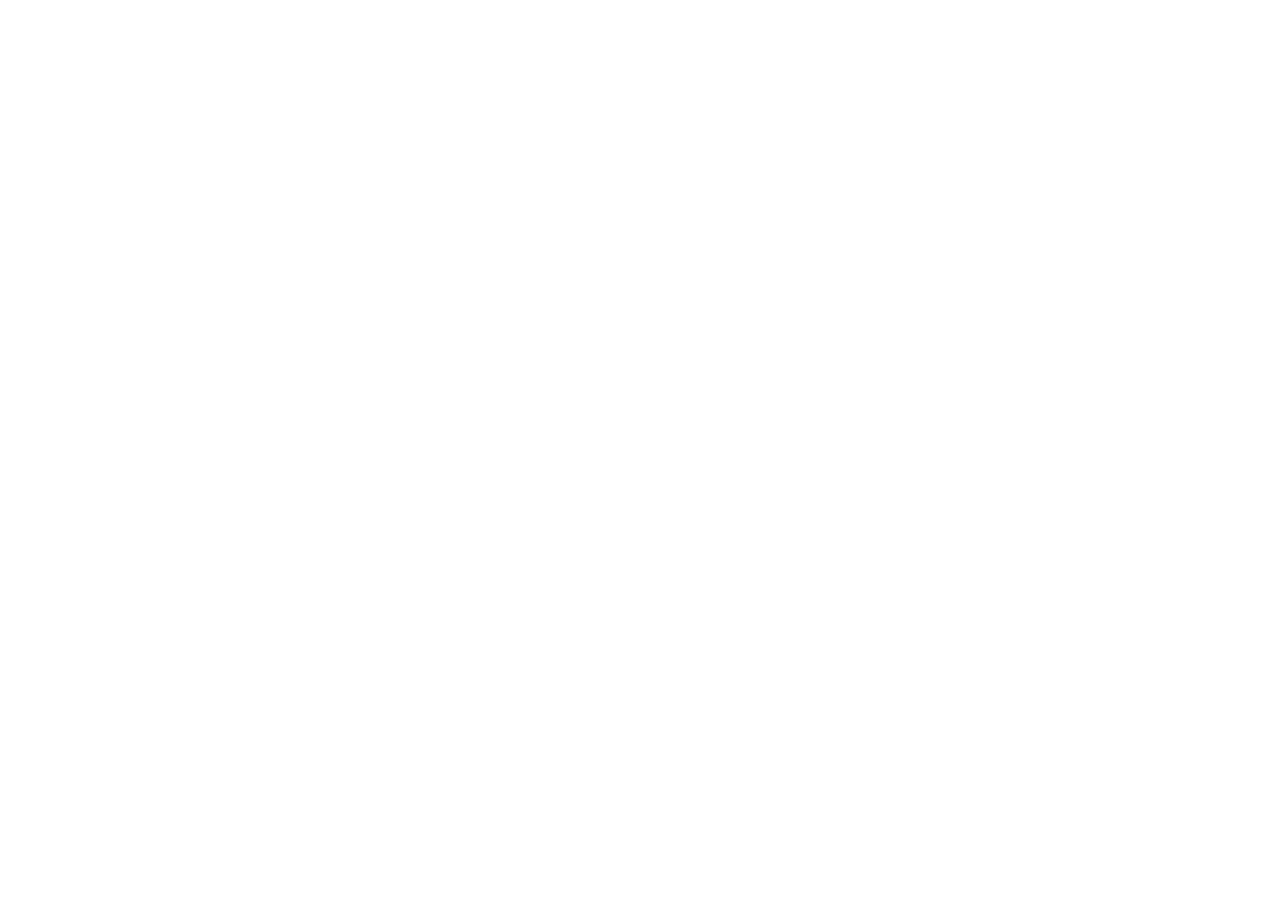
==== index.html @ d8d4191b "Add files via upload" ====
<!doctype html>
<html lang="en">

<head>
  <meta charset="UTF-8" />

  <meta name="viewport" content="width=device-width, initial-scale=1.0" />
  <meta name="description" content="Nomad is an activation services that provides unlitmited internet connection everywhere and anywhere
      with our high end technology and affordable prices, our service has no match on the current market">
  <title>Nomad business</title>
  <script type="module" crossorigin src="/Nomad/assets/index-CKowtcTF.js"></script>
  <link rel="stylesheet" crossorigin href="/Nomad/assets/index-kX7qHt_-.css">
</head>

<body>
  <div id="root"></div>
</body>

</html>
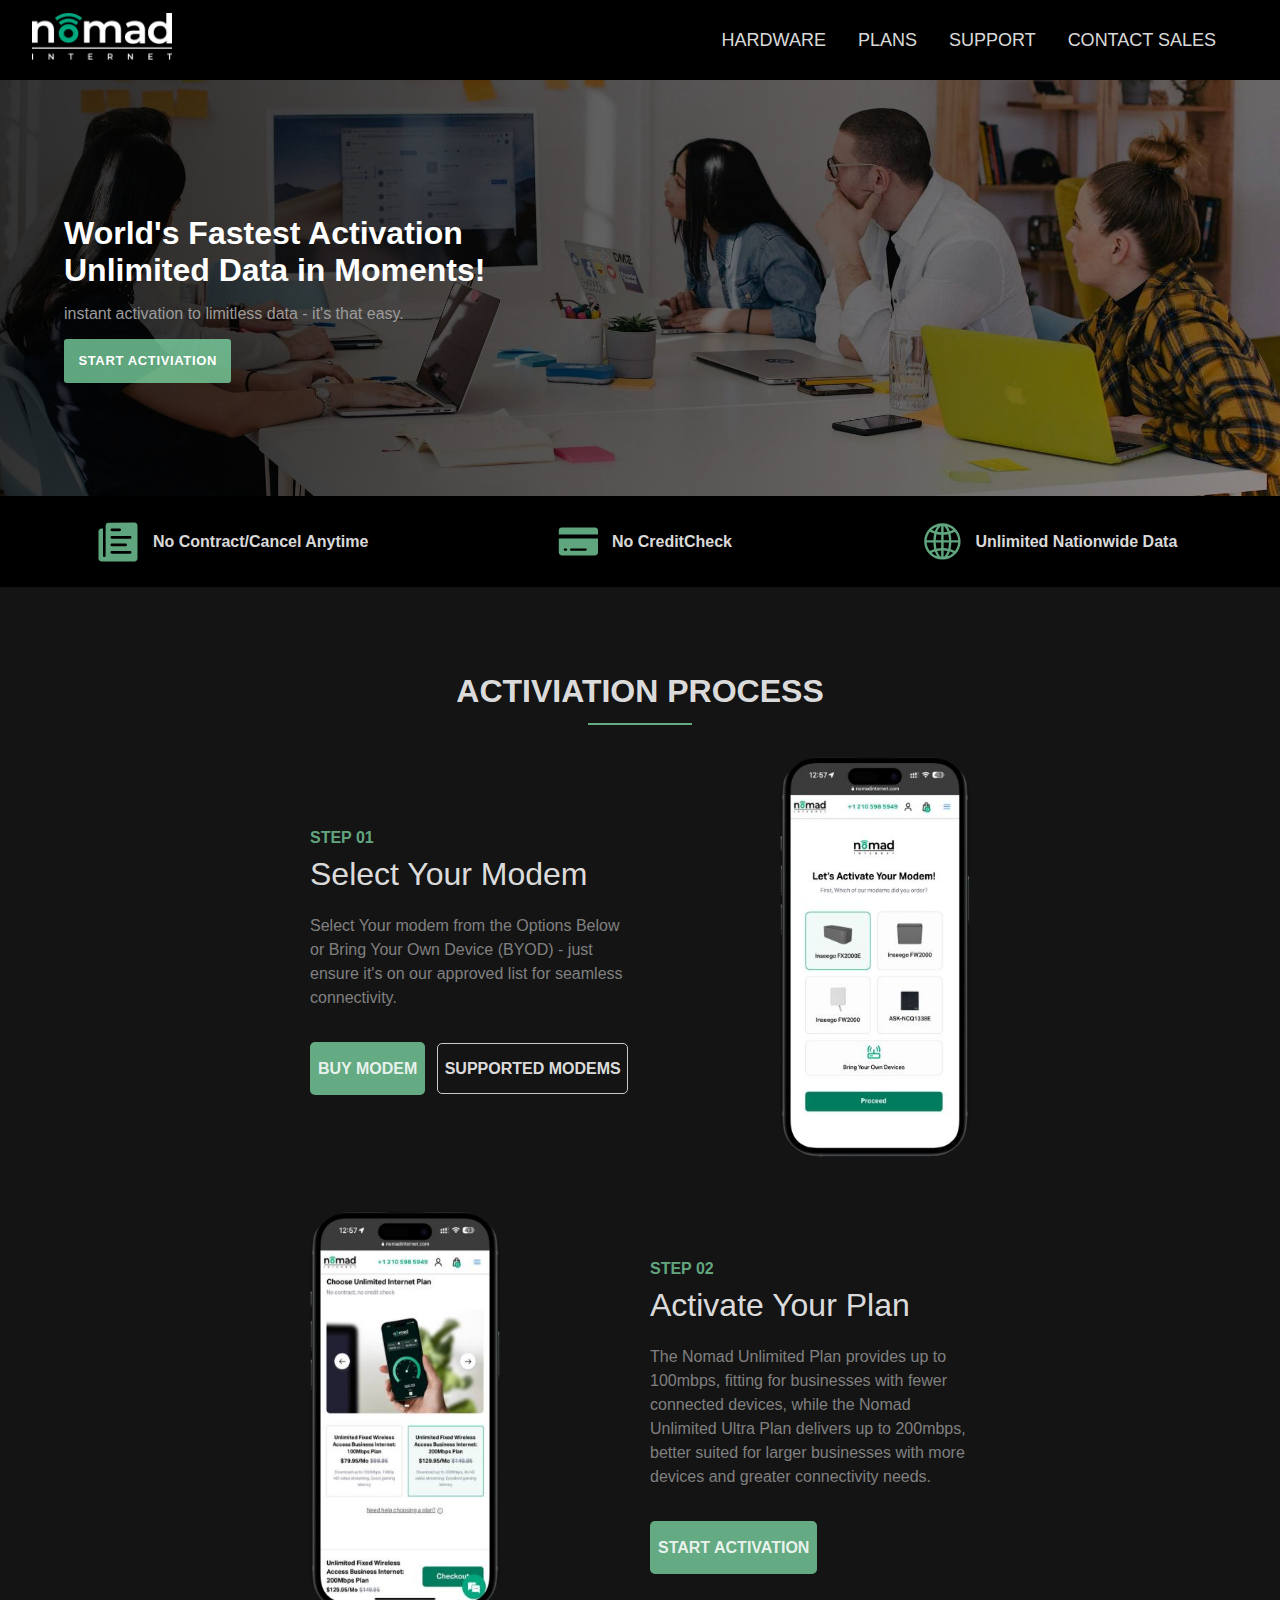
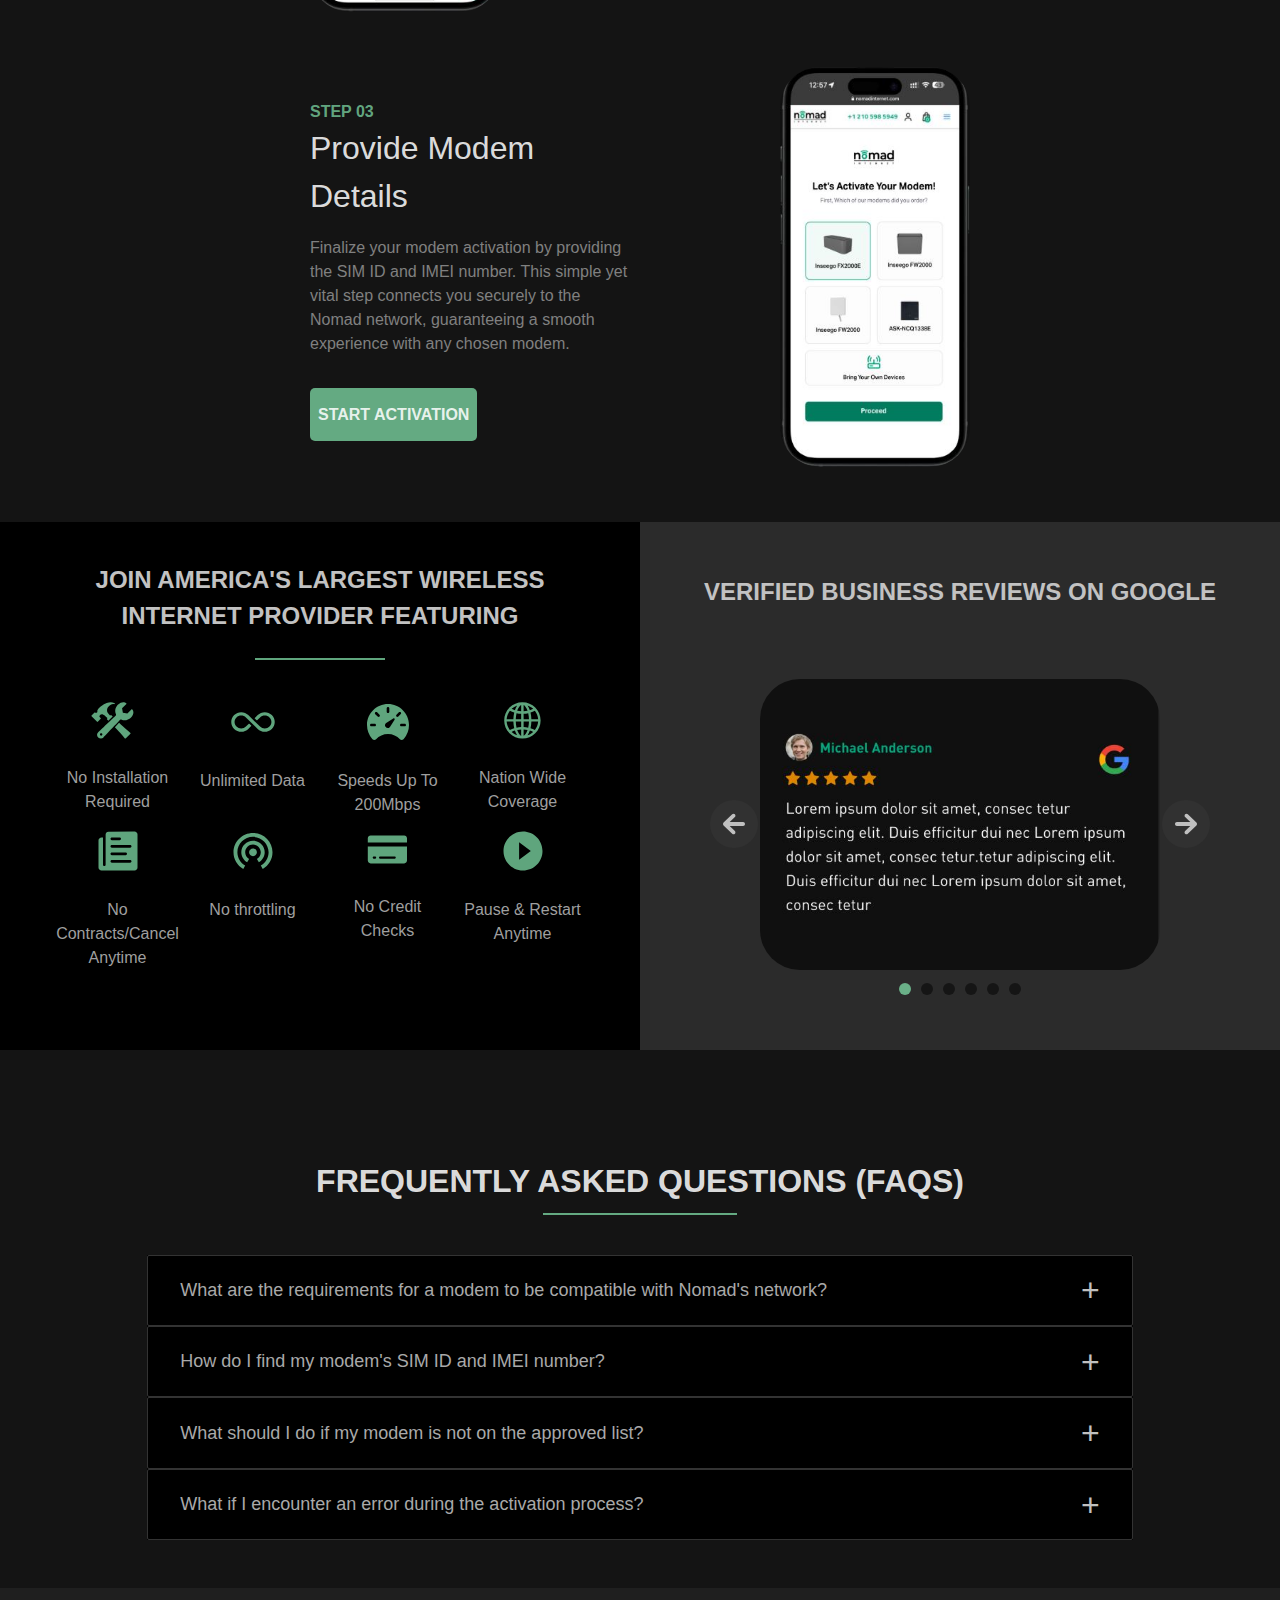
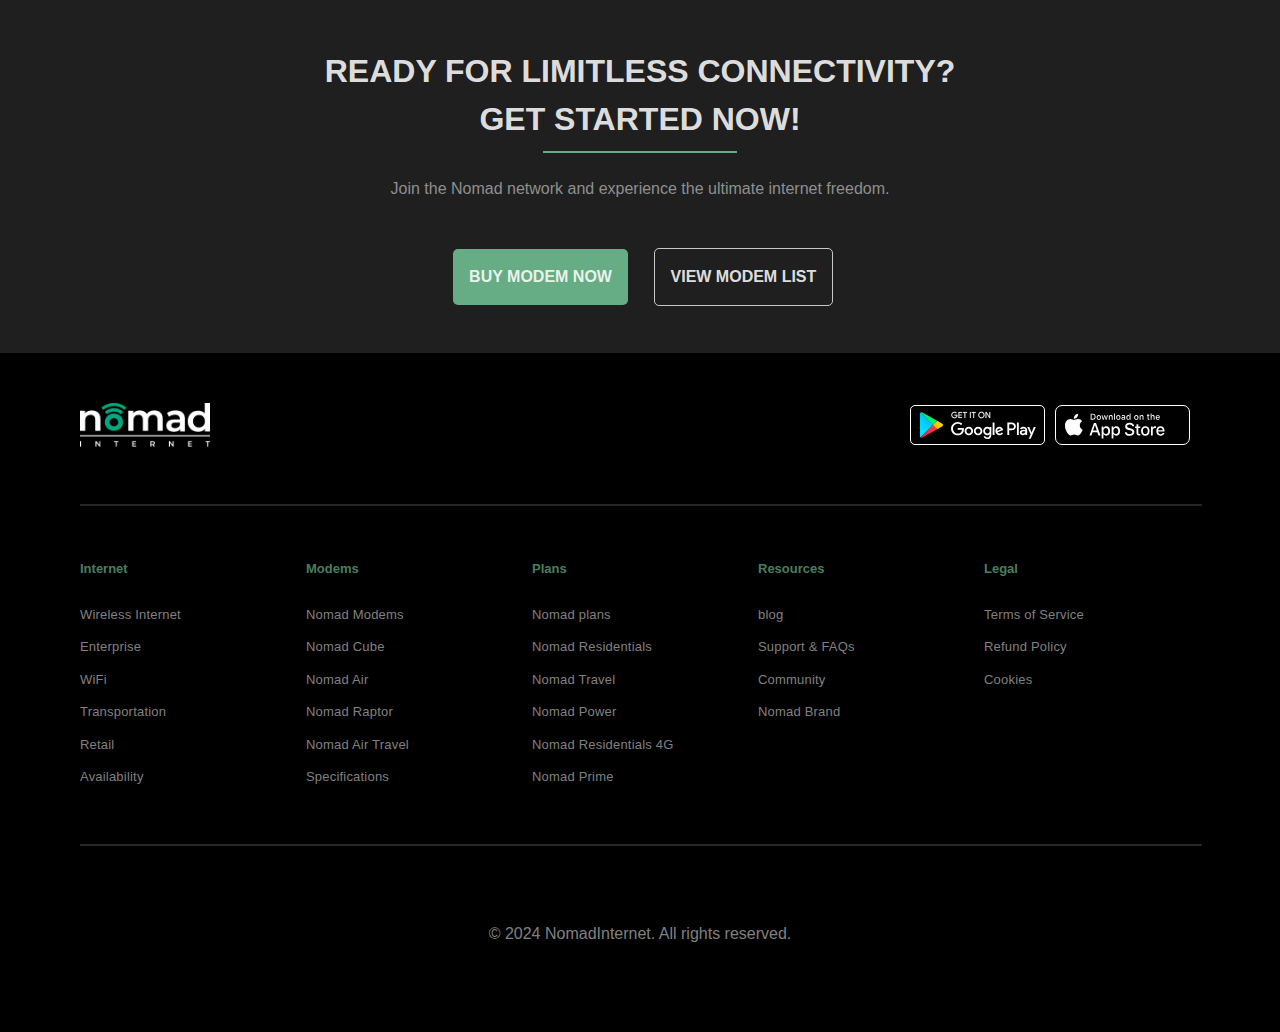
==== commit 9d925427: "Add files via upload" ====
--- a/index.html
+++ b/index.html
@@ -8,8 +8,8 @@
   <meta name="description" content="Nomad is an activation services that provides unlitmited internet connection everywhere and anywhere
       with our high end technology and affordable prices, our service has no match on the current market">
   <title>Nomad business</title>
-  <script type="module" crossorigin src="/Nomad/assets/index-CKowtcTF.js"></script>
-  <link rel="stylesheet" crossorigin href="/Nomad/assets/index-kX7qHt_-.css">
+  <script type="module" crossorigin src="/assets/index-BFlyHaiN.js"></script>
+  <link rel="stylesheet" crossorigin href="/assets/index-ByANyaN7.css">
 </head>
 
 <body>
--- a/assets/index-ByANyaN7.css
+++ b/assets/index-ByANyaN7.css
@@ -0,0 +1 @@
+body{margin:0;padding:0}#root{max-width:1280px;margin:0 auto;padding:0}nav{display:flex;justify-content:space-between;align-items:center;padding:1rem 2rem;position:relative;height:48px;background-color:#000}.navigation-list{display:flex;font-size:large;list-style:none}.navigation-list li{margin-right:2rem}.logo-img{width:140px}.hamburger-menu{display:none}@media (max-width: 800px){.hamburger-menu{display:block;font-size:2rem}.navigation-list{position:fixed;background-color:#000;flex-direction:column;right:-100vw;z-index:2000;height:100vh;transition:all .8s ease;left:auto;top:0;align-items:start}.navigation-list li{padding:1rem 27vw 1rem 3rem;margin:0;width:100%}.navigation-list.isactive{right:0;padding:0}.navigation-list li:hover{background-color:#272727;width:100%}}.banner{background-image:url(/assets/bannerImg.jpg);position:relative;background-size:cover;background-position:start;background-repeat:no-repeat;width:100%;height:26em;overflow:hidden;display:flex;justify-content:start;align-items:center}.banner:after{content:"";position:absolute;top:0;left:0;width:100%;height:100%;background:linear-gradient(to left,#0006,#000c);pointer-events:none}.banner-container{color:#fff;z-index:1;display:flex;flex-direction:column;align-items:start;text-align:left;margin-left:5vw;font-family:Arial,Helvetica,sans-serif;line-height:normal}.banner-container h1{font-size:2rem;margin-bottom:0}.banner-container p{color:#9b9b9b;font-size:1rem}.banner-container a{background-color:var(--primary-color);border:none;border-radius:3px;padding:.9rem;font-size:small;font-weight:700;letter-spacing:.05em;color:#fff}.banner-container a:hover{background-color:#579873d6}.strip-container{background-color:#000;width:100%;height:5.7rem;display:flex;justify-content:space-around;align-items:center;font-weight:700}.strip-container p{display:flex;align-items:center}.strip-container hr{display:none;border:1px solid var(--primary-color)}@media (max-width: 695px){.banner-container h1{font-size:1.5rem}.banner-container p{font-size:.9rem}.strip-container{display:flex;flex-direction:column;height:auto;align-items:center;justify-content:start}.strip-container p{padding-top:1.2rem}.strip-container p:nth-child(5){padding-bottom:1rem}.strip-container hr{display:block;width:100%}}.tutorial-section{font-family:Arial,Helvetica,sans-serif}.tutorial-section hr{display:flex;width:8%;border:1.5px solid var(--primary-color)}.tutorial-section h1{margin:5rem 0 0;text-align:center}.tutorial-container{margin:2rem 10rem 3rem;display:flex;align-items:center;justify-content:space-evenly}.tutorial-p{display:flex;width:20rem;flex-direction:column;align-items:start}.tutorial-p p:first-child{color:var(--primary-color);margin:0;font-weight:600}.tutorial-p p:nth-child(2){margin:0;font-size:xx-large;font-family:Franklin Gothic Medium,Arial Narrow,Arial,sans-serif}.tutorial-p p:nth-child(3){color:gray;font-family:Franklin Gothic Medium,Arial Narrow,Arial,sans-serif}.tutorial-button{margin-top:1rem;display:flex;justify-content:center;align-items:center}.tutorial-button :first-child{background-color:var(--primary-color);padding:.9rem .5rem;margin-right:12px;border-radius:5px;font-weight:700}.tutorial-button :nth-child(2){border:1.5px solid rgb(201,201,201);border-radius:5px;font-weight:700;padding:.8rem .4rem}.tutorial-img img{width:190px;height:400px;border-radius:40px}@media (min-width: 750px) and (max-width: 1000px){.tutorial-container{margin:2rem 5rem 3rem;justify-content:space-around}}@media (max-width: 750px){.tutorial-container{flex-direction:column}.column-edit{flex-direction:column-reverse}.tutorial-p{margin:4rem 0}}.container-section{display:flex}.info-div{display:flex;flex-direction:column;flex:1;text-align:center;background-color:#000}.info-div p{margin-bottom:0}.info-div hr{width:20%;border:1px solid var(--primary-color)}.reviews-div h2:first-child,.info-div p:first-child{color:#c2c2c2;font-weight:700;font-size:x-large;padding:1rem 3rem;text-align:center}.rows-div{display:flex;flex-wrap:wrap;justify-content:center;gap:10px;padding-bottom:5rem;margin-top:30px;color:#9f9f9f}.rows-div div{flex:1 1 calc(25% - 20px);max-width:calc(25% - 35px);padding:0;box-sizing:border-box}.reviews-div{display:flex;flex-direction:column;flex:1;justify-content:space-around;align-items:center;background-color:#2b2b2b;overflow:hidden}.carousel{position:relative;width:100%;max-width:500px;margin:0 0 4rem;display:flex;justify-content:center}.carousel__images{display:flex;width:80%;overflow:hidden;border-radius:40px;transition:transform .5s ease-in-out}.carousel__img{min-width:100%;height:auto}.carousel__btn{display:flex;align-items:center;position:absolute;top:50%;transform:translateY(-50%);font-size:2rem;padding:.5rem;border:none;border-radius:100%;color:#fff;background-color:#3b3b3b86;opacity:.7;z-index:1;cursor:pointer}.carousel__btn--prev{left:0%}.carousel__btn--next{right:0%}.carousel__indicators{position:absolute;bottom:-25px;left:50%;transform:translate(-50%);display:flex;gap:10px}.carousel__indicator{width:12px;height:12px;background-color:#00000080;border-radius:50%;cursor:pointer}.carousel__indicator.active{background-color:var(--primary-color)}@media (min-width: 1000px) and (max-width: 1150px){.rows-div div{flex-basis:calc(33.33% - 20px);max-width:calc(33.33% - 20px)}}@media (min-width:675px) and (max-width: 1000px){.container-section{flex-direction:column}.reviews-div{padding-bottom:3rem}.carousel__images{width:90%}.carousel__btn{opacity:.5}.carousel__btn:hover{opacity:1}.carousel__btn--prev{left:-25px}.carousel__btn--next{right:-25px}}@media (max-width: 675px){.container-section{flex-direction:column}.rows-div div{flex-basis:calc(50% - 20px);max-width:calc(50% - 20px)}}.faqs-container{display:flex;flex-direction:column;align-items:center;margin:5rem 0 0;height:100%}.call-to-action-container h2,.faqs-container h2:first-child{font-size:xx-large;font-weight:700;margin-bottom:0;text-align:center}.call-to-action-container hr,.faqs-container hr{display:flex;width:15%;border:1.5px solid var(--primary-color)}.accordion{margin-top:2rem;color:#a9a9a9;background-color:#000;width:77%}.item-title{display:flex;justify-content:space-between;align-items:center;cursor:pointer;padding:.2rem 2rem;border:1px solid rgba(95,95,95,.539);border-radius:2px}.item-title p{font-size:large}.item-title span{margin-left:1rem;font-weight:300;font-size:xx-large;color:silver}.content{display:none}.content.show{display:block;height:auto;max-height:1000px;padding:1.2rem 2rem;background-color:#353535a1}.call-to-action-container{display:flex;flex-direction:column;text-align:center;background-color:#5f5f5f28;margin-top:3rem;padding:2rem 0}.call-to-action-container p{color:#8f8f8f}.button-div{margin-top:1rem;display:flex;justify-content:center;align-items:center}.button-div :first-child{background-color:var(--primary-color);padding:1rem;border-radius:5px;margin:1rem;font-weight:700}.button-div :nth-child(2){border:1.5px solid rgb(201,201,201);padding:1rem;margin:.6rem;border-radius:5px;font-weight:700}.footer-container{display:flex;flex-direction:column;background-color:#000;padding:50px 80px;box-sizing:border-box}.top-hr,.bottom-hr{border:1px solid rgba(255,255,255,.15);width:100%;margin:50px 0 40px}.footer-imgs{display:flex;justify-content:space-between;align-items:center}.footer-logo{width:130px}.app-store-badge{margin-left:10px;padding-right:10px}.footer-links{display:flex;flex-wrap:wrap;gap:10px;justify-content:space-between}.footer-links div{flex:1 1 calc(20% - 10px);max-width:calc(25% - 10px);box-sizing:border-box}.footer-links h3{color:#80dda896;font-size:small;margin-bottom:20px}.footer-links a{display:block;line-height:2.5;color:gray;font-size:small;letter-spacing:.2px;text-decoration:none}.footer-links a:hover{color:#80dda8cc}.copyright{display:flex;justify-content:center;color:gray;text-align:center;padding:20px 0}@media (max-width: 950px){.footer-links div{flex:1 1 calc(33.33% - 10px);max-width:calc(33.33% - 10px)}}@media (max-width: 650px){.footer-links div{flex:1 1 calc(50% - 10px);max-width:calc(50% - 10px)}.footer-imgs{flex-direction:column;text-align:center}.footer-imgs>:first-child{margin-bottom:20px}}:root{font-family:Arial,Helvetica,sans-serif;line-height:1.5;font-weight:400;list-style:none;overflow-x:hidden;color-scheme:light dark;color:#ffffffde;background-color:#141414;font-synthesis:none;text-rendering:optimizeLegibility;-webkit-font-smoothing:antialiased;-moz-osx-font-smoothing:grayscale;--primary-color: rgba(128, 221, 168, .744);--secondary-color: rgb(169, 169, 169);--background-color: black;--border-color: rgba(95, 95, 95, .539);--font-color: rgb(143, 143, 143);--highlight-color: rgb(192, 192, 192);--accordion-background: rgba(53, 53, 53, .63)}html.menu-active{overflow-y:hidden}a{list-style:none;text-decoration:none;color:inherit;background:none;border:none;padding:0;margin:0;font:inherit}button{border-radius:5px;padding:.6em 1.2em;font-size:1em;font-weight:500;font-family:inherit;background-color:#1a1a1a;cursor:pointer;transition:border-color .25s}@media (min-width: 800px){html.menu-active{overflow-y:auto}}
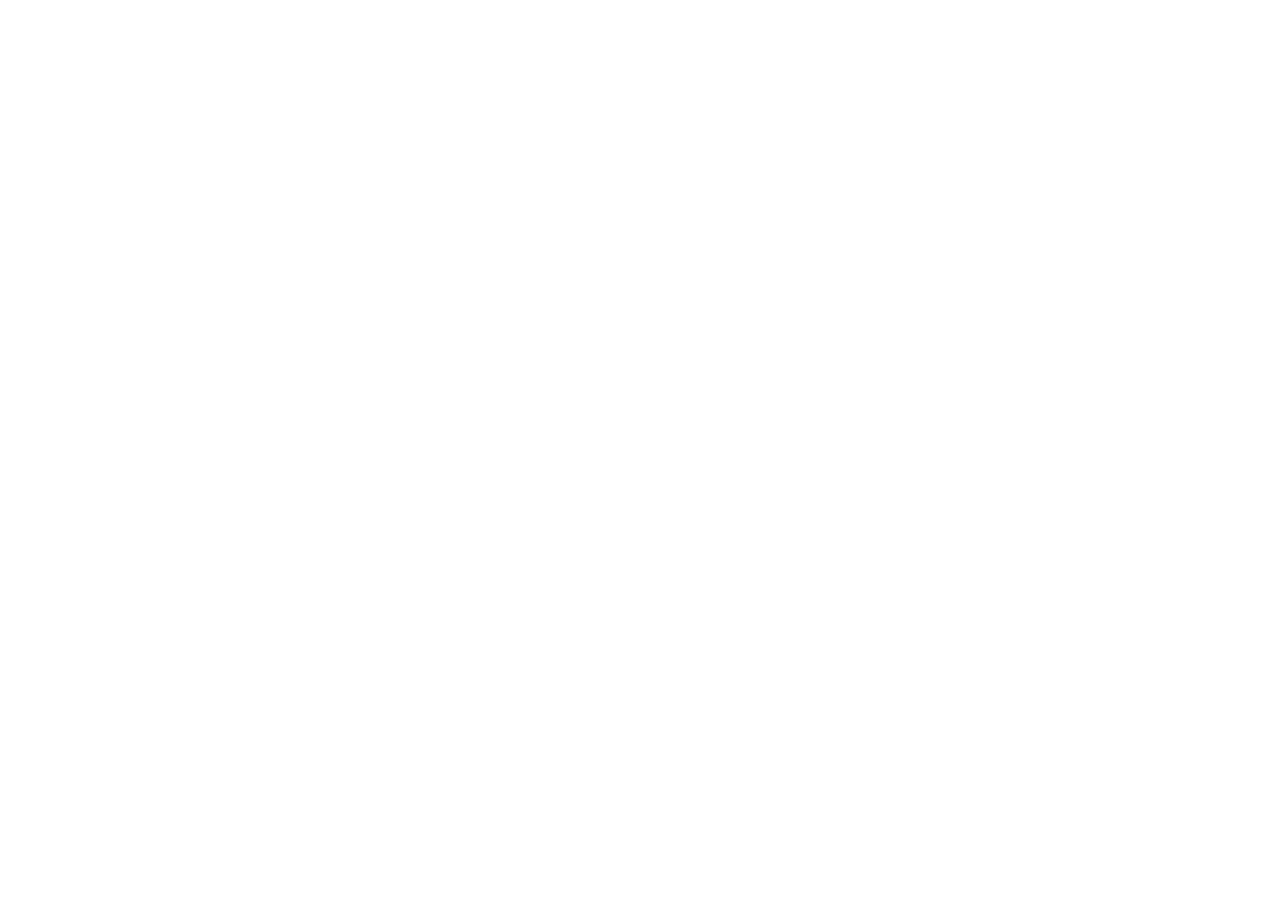
==== commit aa92266a: "Add files via upload" ====
--- a/index.html
+++ b/index.html
@@ -8,8 +8,8 @@
   <meta name="description" content="Nomad is an activation services that provides unlitmited internet connection everywhere and anywhere
       with our high end technology and affordable prices, our service has no match on the current market">
   <title>Nomad business</title>
-  <script type="module" crossorigin src="/assets/index-BFlyHaiN.js"></script>
-  <link rel="stylesheet" crossorigin href="/assets/index-ByANyaN7.css">
+  <script type="module" crossorigin src="/Nomad/assets/index-DCRnsAcm.js"></script>
+  <link rel="stylesheet" crossorigin href="/Nomad/assets/index-kX7qHt_-.css">
 </head>
 
 <body>
